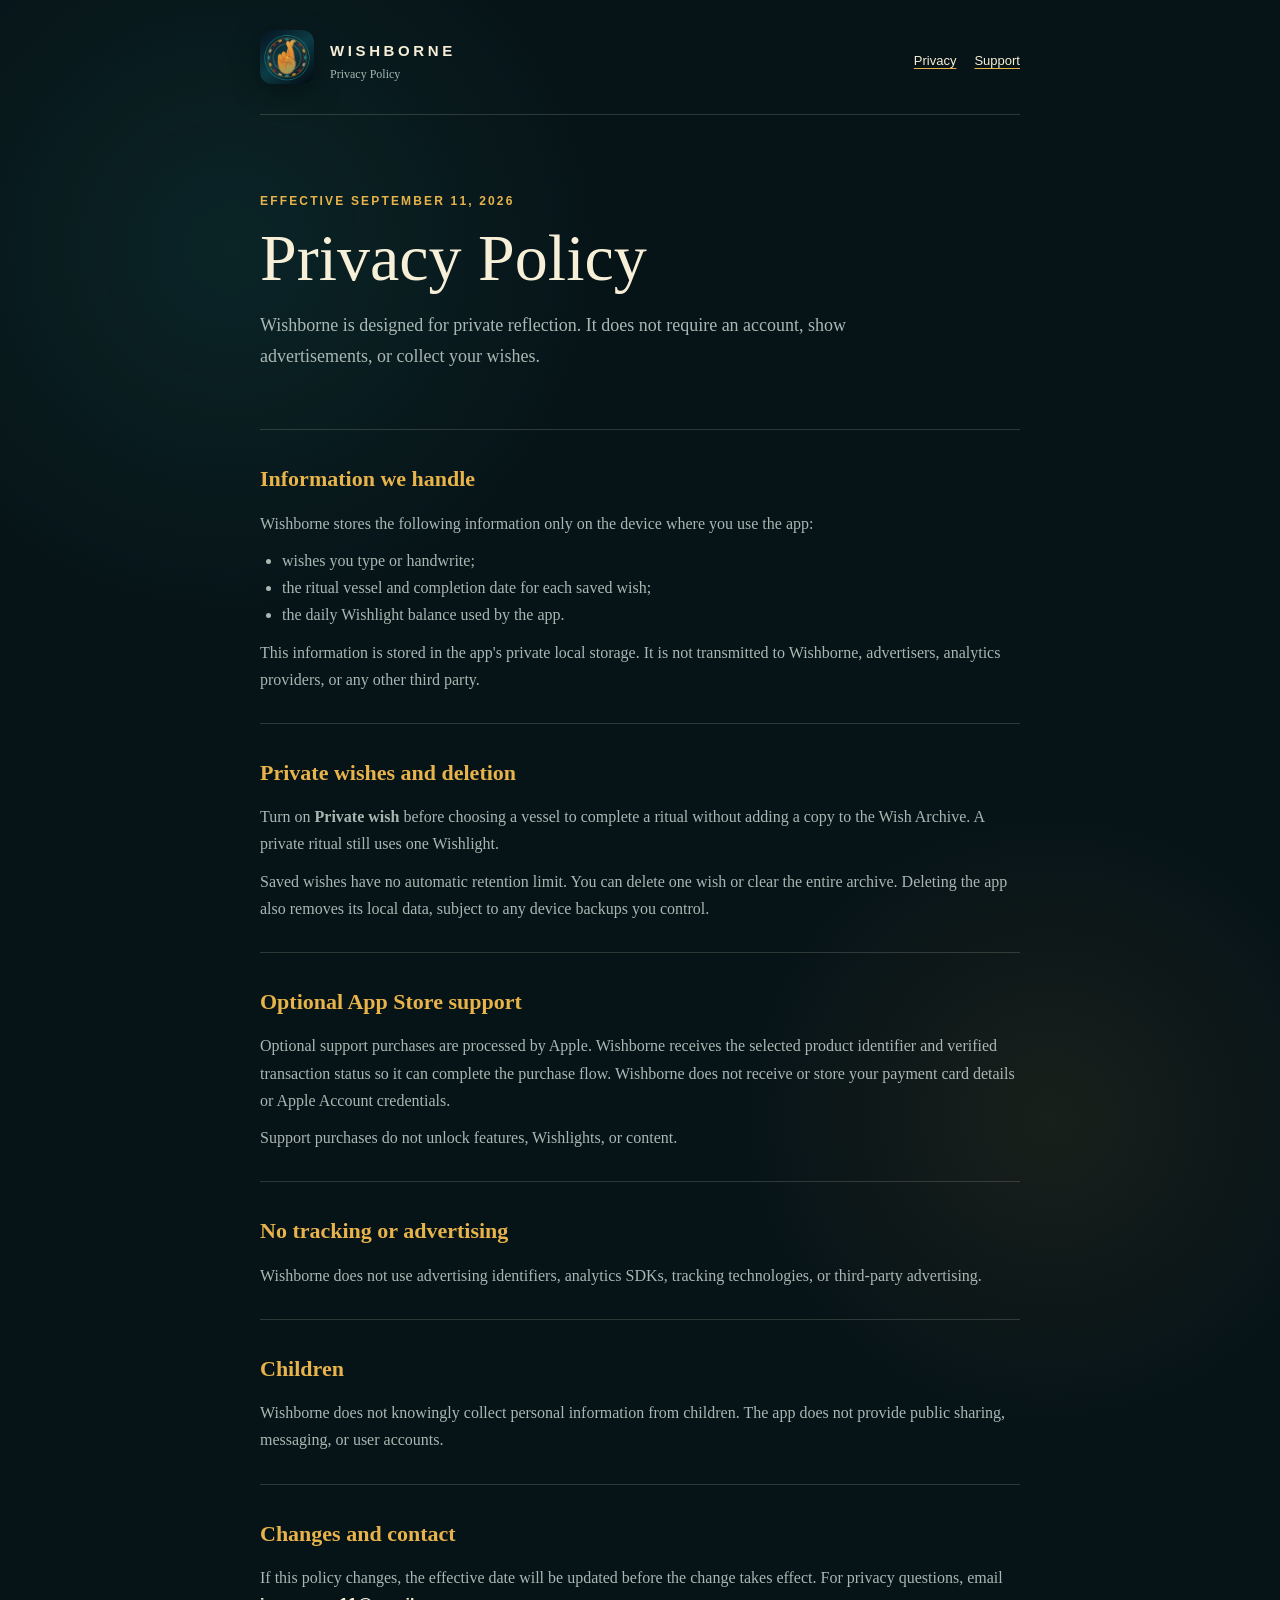
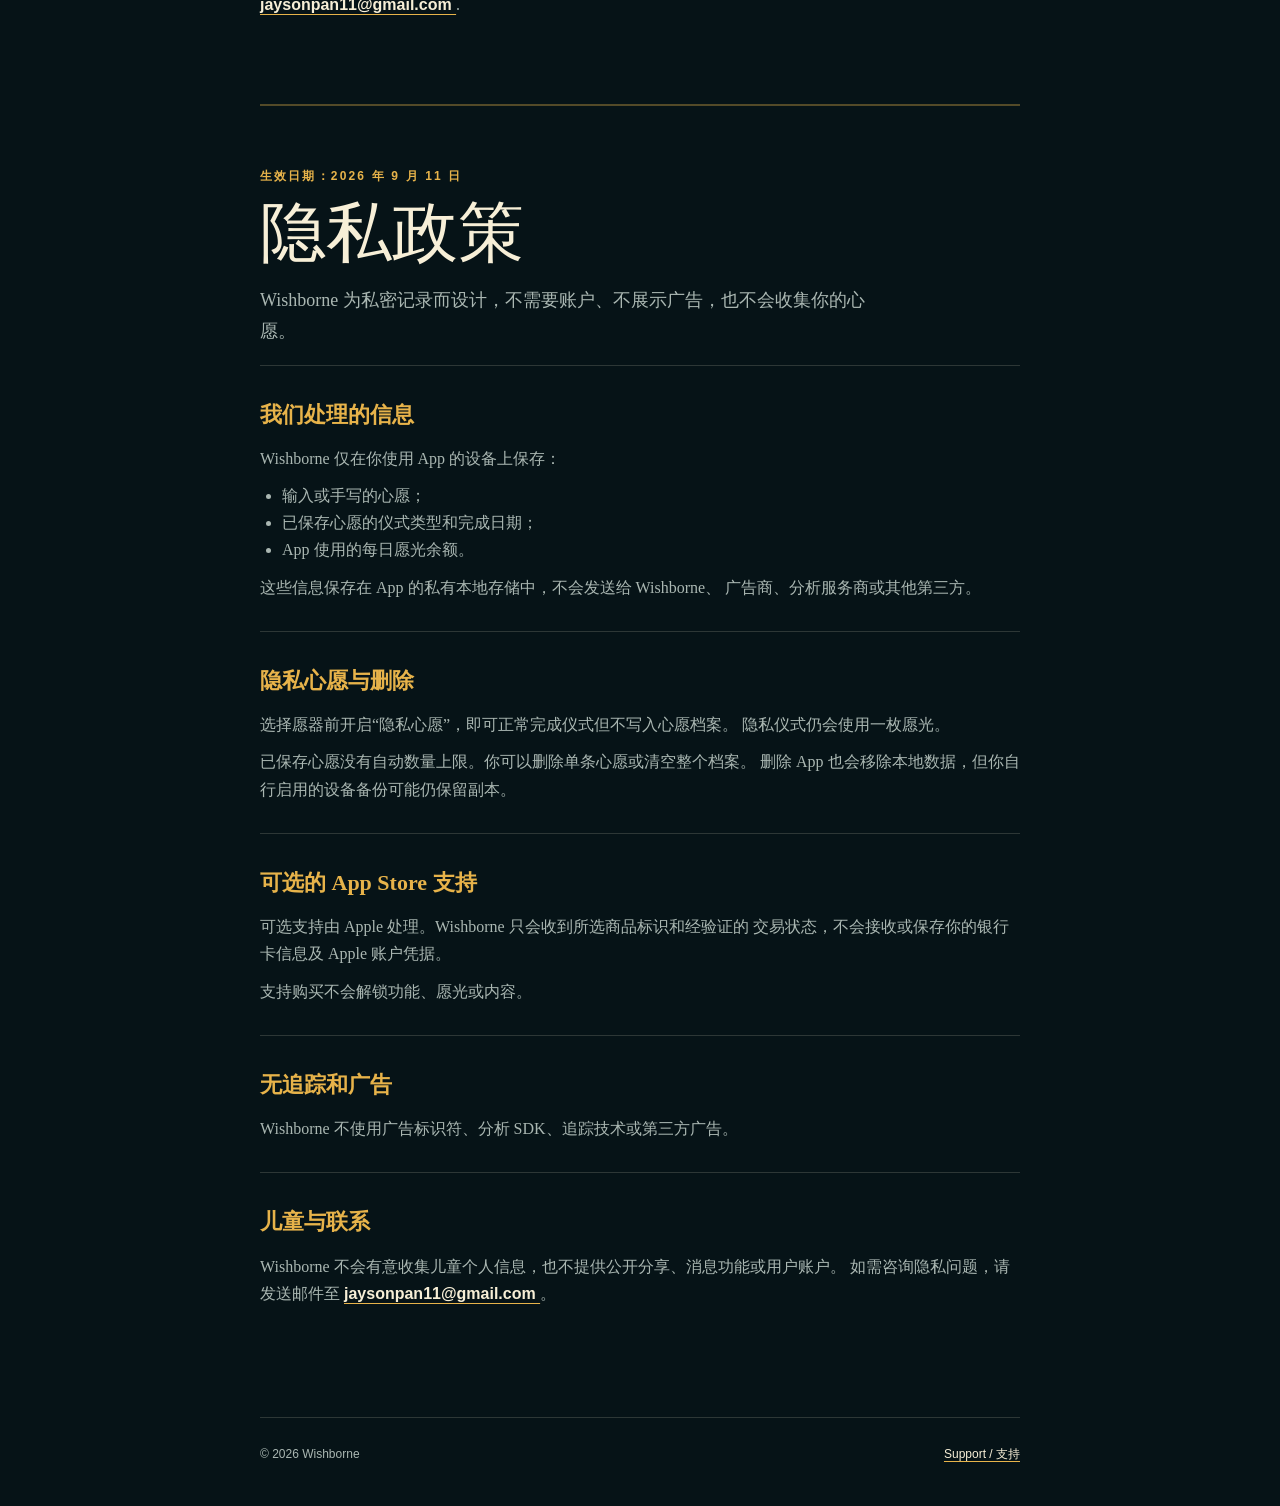
==== privacy/index.html @ eb4829e2 "docs: publish Wishborne privacy and support pages Co-authored-by: TRAE CLI <noreply@bytedance.com>" ====
<!doctype html>
<html lang="en">
<head>
  <meta charset="utf-8">
  <meta name="viewport" content="width=device-width, initial-scale=1">
  <meta name="description" content="Privacy policy for the Wishborne iOS app.">
  <title>Privacy Policy · Wishborne</title>
  <link rel="icon" href="../assets/wishborne-app-icon.png">
  <link rel="stylesheet" href="../styles.css">
</head>
<body>
  <header class="shell masthead">
    <a href="../" aria-label="Wishborne home">
      <img class="brand-icon" src="../assets/wishborne-app-icon.png" alt="Wishborne app icon">
    </a>
    <div class="brand">
      <strong>WISHBORNE</strong>
      <span>Privacy Policy</span>
    </div>
    <nav aria-label="Legal pages">
      <a href="../privacy/" aria-current="page">Privacy</a>
      <a href="../support/">Support</a>
    </nav>
  </header>

  <main class="shell">
    <p class="eyebrow">Effective September 11, 2026</p>
    <h1>Privacy Policy</h1>
    <p class="lede">
      Wishborne is designed for private reflection. It does not require an
      account, show advertisements, or collect your wishes.
    </p>

    <div class="content">
      <section class="section">
        <h2>Information we handle</h2>
        <p>Wishborne stores the following information only on the device where you use the app:</p>
        <ul>
          <li>wishes you type or handwrite;</li>
          <li>the ritual vessel and completion date for each saved wish;</li>
          <li>the daily Wishlight balance used by the app.</li>
        </ul>
        <p>
          This information is stored in the app's private local storage. It is
          not transmitted to Wishborne, advertisers, analytics providers, or
          any other third party.
        </p>
      </section>

      <section class="section">
        <h2>Private wishes and deletion</h2>
        <p>
          Turn on <strong>Private wish</strong> before choosing a vessel to
          complete a ritual without adding a copy to the Wish Archive. A
          private ritual still uses one Wishlight.
        </p>
        <p>
          Saved wishes have no automatic retention limit. You can delete one
          wish or clear the entire archive. Deleting the app also removes its
          local data, subject to any device backups you control.
        </p>
      </section>

      <section class="section">
        <h2>Optional App Store support</h2>
        <p>
          Optional support purchases are processed by Apple. Wishborne receives
          the selected product identifier and verified transaction status so it
          can complete the purchase flow. Wishborne does not receive or store
          your payment card details or Apple Account credentials.
        </p>
        <p>Support purchases do not unlock features, Wishlights, or content.</p>
      </section>

      <section class="section">
        <h2>No tracking or advertising</h2>
        <p>
          Wishborne does not use advertising identifiers, analytics SDKs,
          tracking technologies, or third-party advertising.
        </p>
      </section>

      <section class="section">
        <h2>Children</h2>
        <p>
          Wishborne does not knowingly collect personal information from
          children. The app does not provide public sharing, messaging, or user
          accounts.
        </p>
      </section>

      <section class="section">
        <h2>Changes and contact</h2>
        <p>
          If this policy changes, the effective date will be updated before the
          change takes effect. For privacy questions, email
          <a class="contact" href="mailto:jaysonpan11@gmail.com?subject=Wishborne%20Privacy">
            jaysonpan11@gmail.com
          </a>.
        </p>
      </section>

      <div class="locale" id="zh-Hans" lang="zh-Hans">
        <p class="eyebrow">生效日期：2026 年 9 月 11 日</p>
        <h1>隐私政策</h1>
        <p class="lede">
          Wishborne 为私密记录而设计，不需要账户、不展示广告，也不会收集你的心愿。
        </p>

        <section class="section">
          <h2>我们处理的信息</h2>
          <p>Wishborne 仅在你使用 App 的设备上保存：</p>
          <ul>
            <li>输入或手写的心愿；</li>
            <li>已保存心愿的仪式类型和完成日期；</li>
            <li>App 使用的每日愿光余额。</li>
          </ul>
          <p>
            这些信息保存在 App 的私有本地存储中，不会发送给 Wishborne、
            广告商、分析服务商或其他第三方。
          </p>
        </section>

        <section class="section">
          <h2>隐私心愿与删除</h2>
          <p>
            选择愿器前开启“隐私心愿”，即可正常完成仪式但不写入心愿档案。
            隐私仪式仍会使用一枚愿光。
          </p>
          <p>
            已保存心愿没有自动数量上限。你可以删除单条心愿或清空整个档案。
            删除 App 也会移除本地数据，但你自行启用的设备备份可能仍保留副本。
          </p>
        </section>

        <section class="section">
          <h2>可选的 App Store 支持</h2>
          <p>
            可选支持由 Apple 处理。Wishborne 只会收到所选商品标识和经验证的
            交易状态，不会接收或保存你的银行卡信息及 Apple 账户凭据。
          </p>
          <p>支持购买不会解锁功能、愿光或内容。</p>
        </section>

        <section class="section">
          <h2>无追踪和广告</h2>
          <p>Wishborne 不使用广告标识符、分析 SDK、追踪技术或第三方广告。</p>
        </section>

        <section class="section">
          <h2>儿童与联系</h2>
          <p>
            Wishborne 不会有意收集儿童个人信息，也不提供公开分享、消息功能或用户账户。
            如需咨询隐私问题，请发送邮件至
            <a class="contact" href="mailto:jaysonpan11@gmail.com?subject=Wishborne%20Privacy">
              jaysonpan11@gmail.com
            </a>。
          </p>
        </section>
      </div>
    </div>
  </main>

  <footer class="shell">
    <span>© 2026 Wishborne</span>
    <a href="../support/">Support / 支持</a>
  </footer>
</body>
</html>
---- styles.css ----
:root {
  color-scheme: dark;
  --night: #061317;
  --surface: #0b2025;
  --pearl: #f7efd7;
  --muted: #aab7b2;
  --gold: #e7b34a;
  --turquoise: #2fa69d;
  --coral: #d85a3f;
  --line: rgba(247, 239, 215, 0.16);
}

* {
  box-sizing: border-box;
}

html {
  background: var(--night);
  scroll-behavior: smooth;
}

body {
  margin: 0;
  min-height: 100vh;
  overflow-x: hidden;
  color: var(--pearl);
  background:
    radial-gradient(circle at 18% 8%, rgba(47, 166, 157, 0.12), transparent 24rem),
    radial-gradient(circle at 82% 36%, rgba(231, 179, 74, 0.08), transparent 20rem),
    var(--night);
  font-family: ui-serif, Georgia, "Times New Roman", serif;
  line-height: 1.7;
}

a {
  color: var(--pearl);
  text-decoration-color: var(--gold);
  text-underline-offset: 0.22em;
}

a:hover {
  color: var(--gold);
}

a:focus-visible {
  border-radius: 2px;
  outline: 3px solid var(--turquoise);
  outline-offset: 4px;
}

.shell {
  width: min(calc(100% - 40px), 760px);
  margin: 0 auto;
}

.masthead {
  display: flex;
  align-items: center;
  gap: 16px;
  padding: 30px 0 22px;
  border-bottom: 1px solid var(--line);
}

.brand-icon {
  width: 54px;
  height: 54px;
  border-radius: 12px;
  box-shadow: 0 8px 28px rgba(0, 0, 0, 0.34);
}

.brand {
  display: grid;
  gap: 1px;
  min-width: 0;
}

.brand strong {
  font-family: ui-sans-serif, -apple-system, BlinkMacSystemFont, "Segoe UI", sans-serif;
  font-size: 15px;
  letter-spacing: 0.24em;
}

.brand span {
  color: var(--muted);
  font-size: 12px;
}

.masthead nav {
  display: flex;
  gap: 18px;
  margin-left: auto;
  font-family: ui-sans-serif, -apple-system, BlinkMacSystemFont, "Segoe UI", sans-serif;
  font-size: 13px;
}

main {
  padding: 64px 0 80px;
}

.eyebrow {
  color: var(--gold);
  font-family: ui-sans-serif, -apple-system, BlinkMacSystemFont, "Segoe UI", sans-serif;
  font-size: 12px;
  font-weight: 700;
  letter-spacing: 0.18em;
  text-transform: uppercase;
}

h1 {
  max-width: 650px;
  margin: 10px 0 18px;
  font-size: clamp(36px, 8vw, 66px);
  font-weight: 500;
  line-height: 1.04;
}

.lede {
  max-width: 610px;
  color: var(--muted);
  font-size: 18px;
}

.actions {
  display: flex;
  flex-wrap: wrap;
  gap: 12px;
  margin-top: 30px;
}

.action {
  display: inline-flex;
  align-items: center;
  min-height: 44px;
  padding: 8px 16px;
  border: 1px solid var(--line);
  border-radius: 6px;
  background: rgba(11, 32, 37, 0.76);
  font-family: ui-sans-serif, -apple-system, BlinkMacSystemFont, "Segoe UI", sans-serif;
  font-size: 14px;
  font-weight: 650;
  text-decoration: none;
}

.action.primary {
  color: var(--night);
  background: var(--gold);
  border-color: var(--gold);
}

.content {
  margin-top: 58px;
}

.section {
  padding: 30px 0;
  border-top: 1px solid var(--line);
}

.section h2 {
  margin: 0 0 12px;
  color: var(--gold);
  font-size: 22px;
  font-weight: 600;
}

.section h3 {
  margin: 24px 0 8px;
  font-size: 17px;
}

.section p,
.section li {
  color: var(--muted);
  overflow-wrap: anywhere;
}

.section p {
  margin: 10px 0 0;
}

.section ul {
  margin: 10px 0 0;
  padding-left: 22px;
}

.locale {
  margin-top: 56px;
  padding-top: 48px;
  border-top: 2px solid rgba(231, 179, 74, 0.34);
}

.contact {
  color: var(--pearl);
  font-family: ui-sans-serif, -apple-system, BlinkMacSystemFont, "Segoe UI", sans-serif;
  font-weight: 650;
}

footer {
  display: flex;
  justify-content: space-between;
  gap: 20px;
  padding: 26px 0 42px;
  border-top: 1px solid var(--line);
  color: var(--muted);
  font-family: ui-sans-serif, -apple-system, BlinkMacSystemFont, "Segoe UI", sans-serif;
  font-size: 12px;
}

@media (max-width: 560px) {
  .shell {
    width: calc(100% - 28px);
  }

  .masthead {
    flex-wrap: wrap;
  }

  .masthead nav {
    width: 100%;
    margin-left: 70px;
    gap: 18px;
  }

  main {
    padding-top: 44px;
  }

  footer {
    flex-direction: column;
  }
}

@media (prefers-reduced-motion: reduce) {
  html {
    scroll-behavior: auto;
  }
}
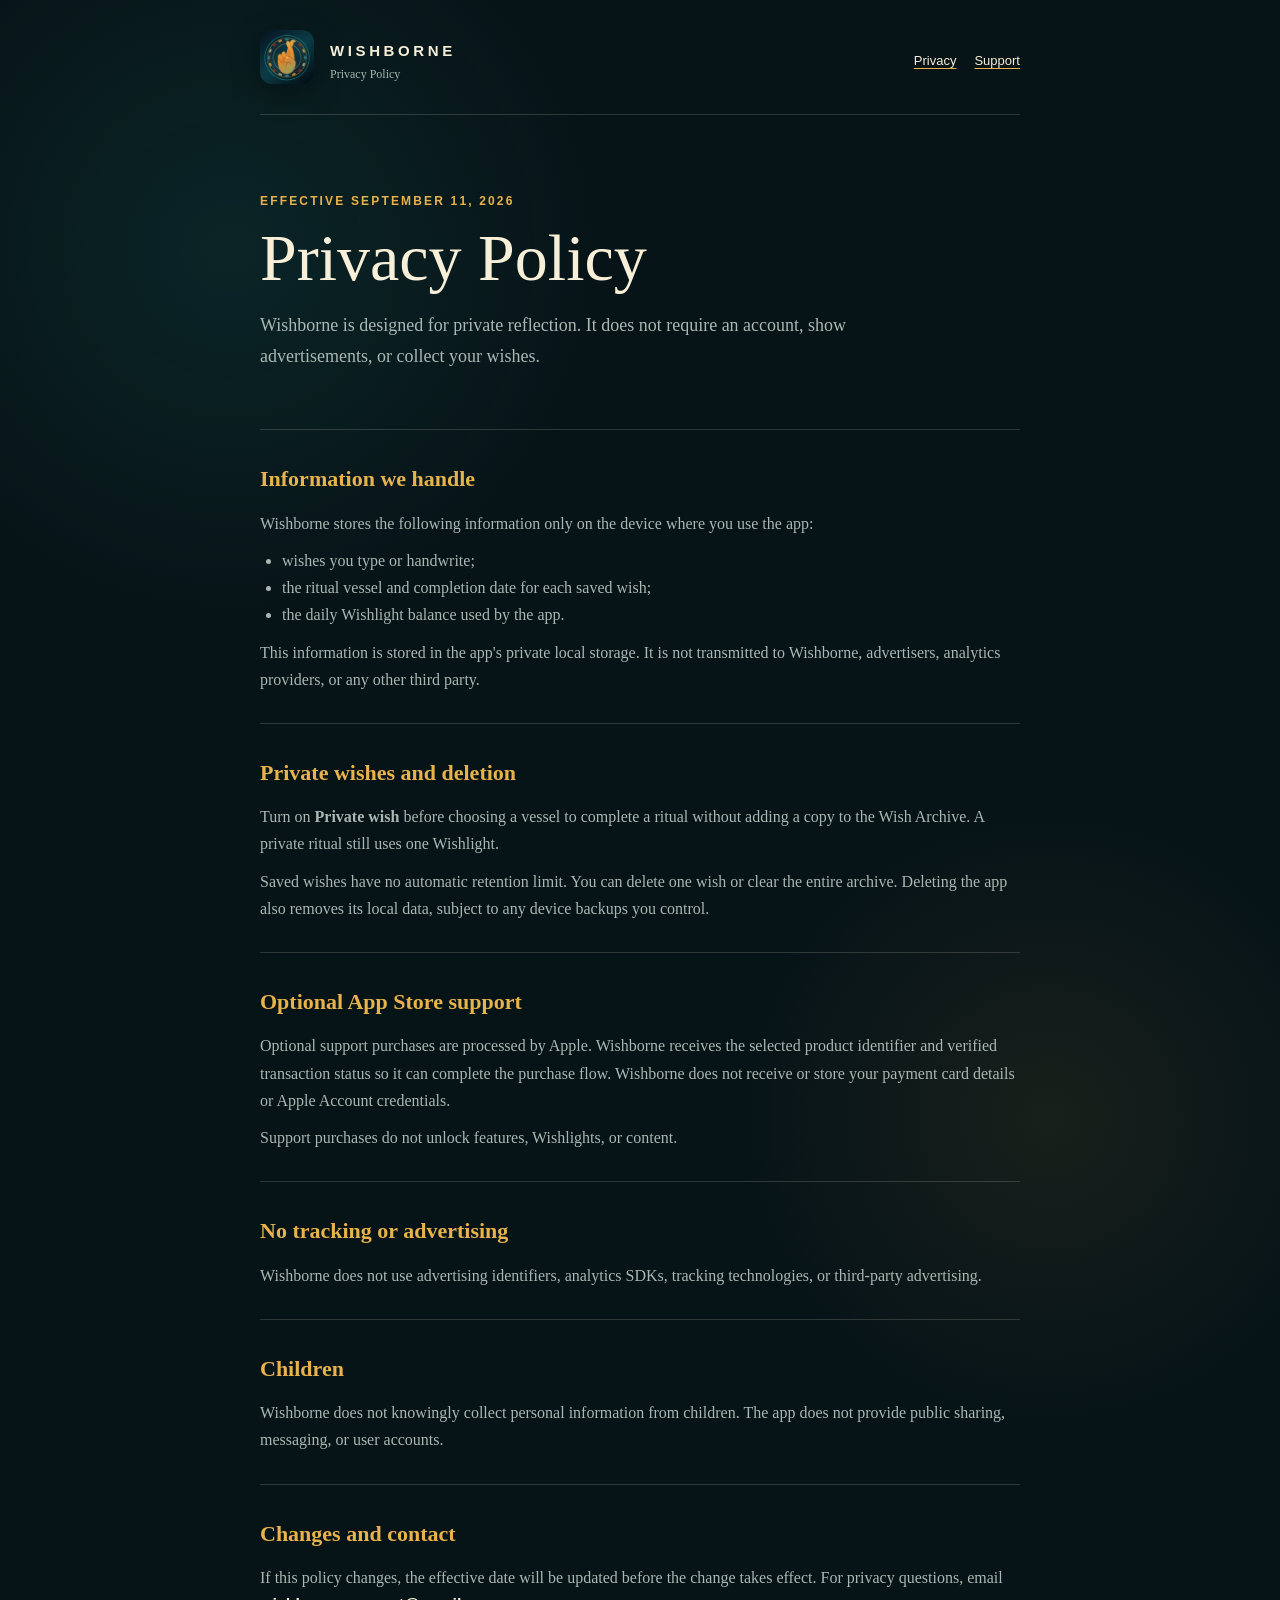
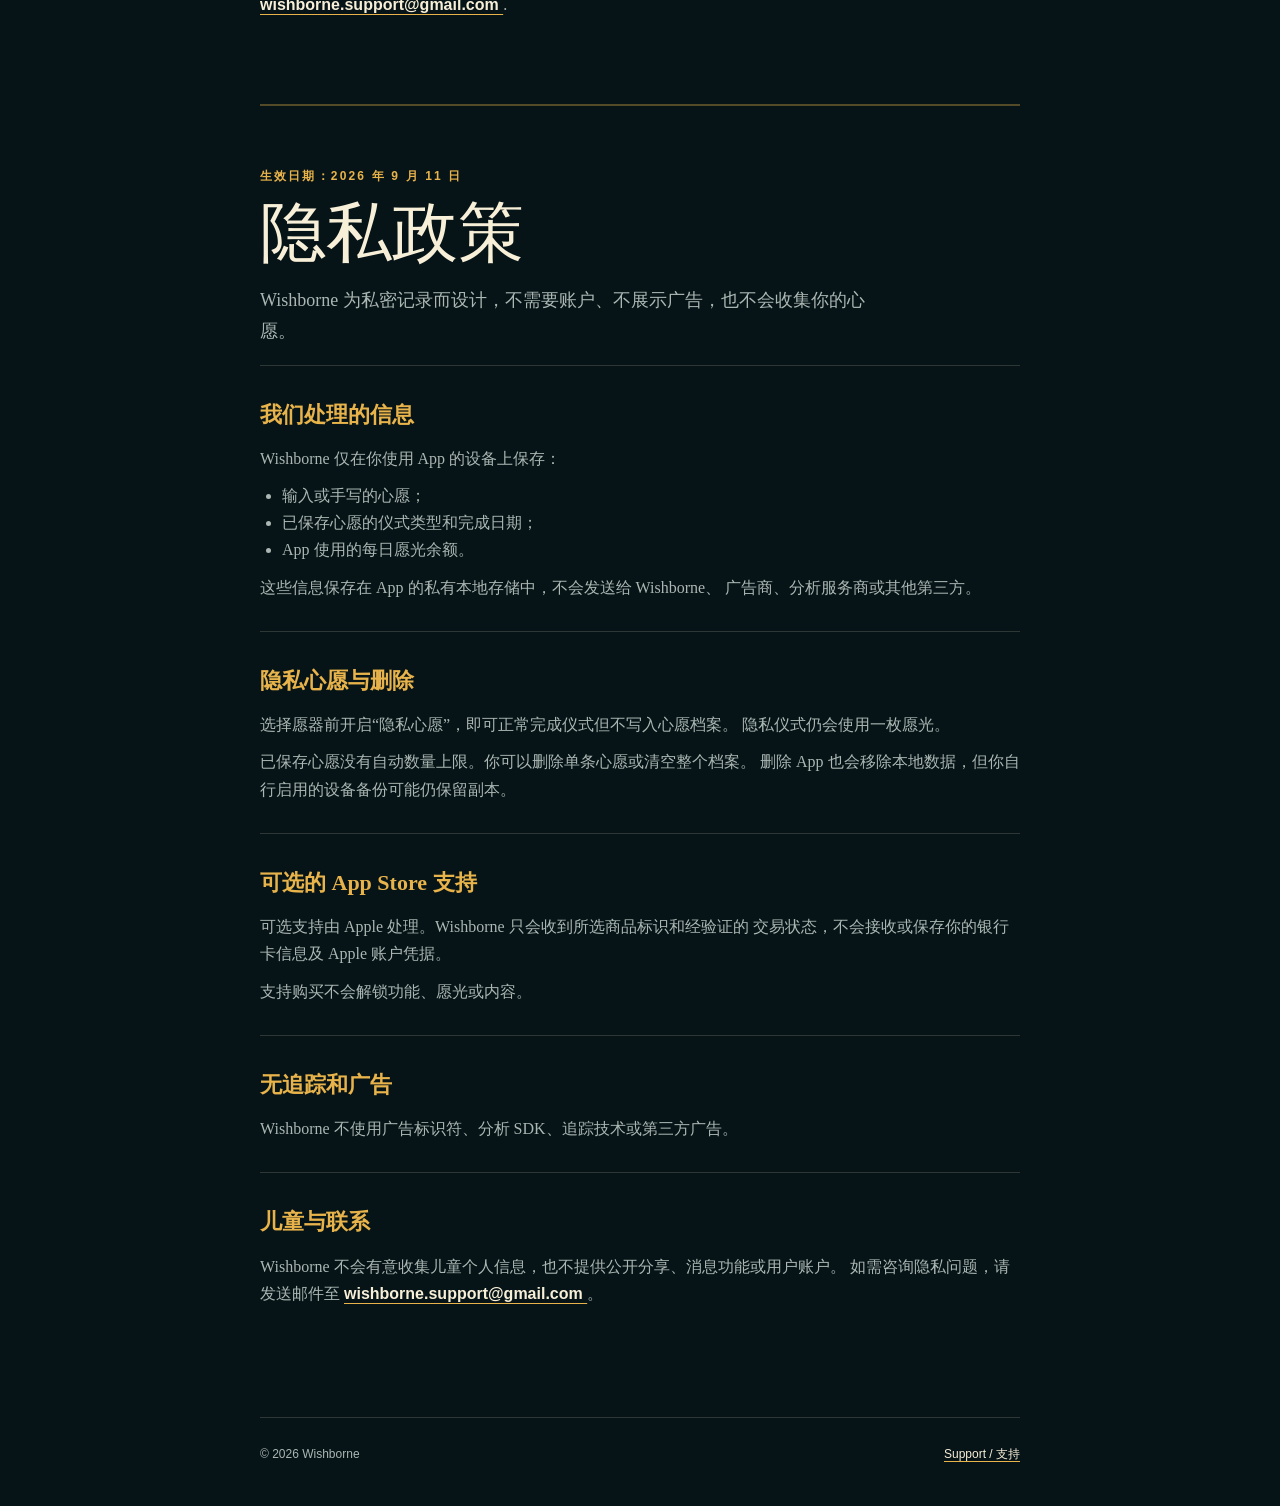
==== commit 56e2d637: "docs: update Wishborne support email Co-authored-by: TRAE CLI <noreply@bytedance.com>" ====
--- a/privacy/index.html
+++ b/privacy/index.html
@@ -94,8 +94,8 @@
         <p>
           If this policy changes, the effective date will be updated before the
           change takes effect. For privacy questions, email
-          <a class="contact" href="mailto:jaysonpan11@gmail.com?subject=Wishborne%20Privacy">
-            jaysonpan11@gmail.com
+          <a class="contact" href="mailto:wishborne.support@gmail.com?subject=Wishborne%20Privacy">
+            wishborne.support@gmail.com
           </a>.
         </p>
       </section>
@@ -152,8 +152,8 @@
           <p>
             Wishborne 不会有意收集儿童个人信息，也不提供公开分享、消息功能或用户账户。
             如需咨询隐私问题，请发送邮件至
-            <a class="contact" href="mailto:jaysonpan11@gmail.com?subject=Wishborne%20Privacy">
-              jaysonpan11@gmail.com
+            <a class="contact" href="mailto:wishborne.support@gmail.com?subject=Wishborne%20Privacy">
+              wishborne.support@gmail.com
             </a>。
           </p>
         </section>
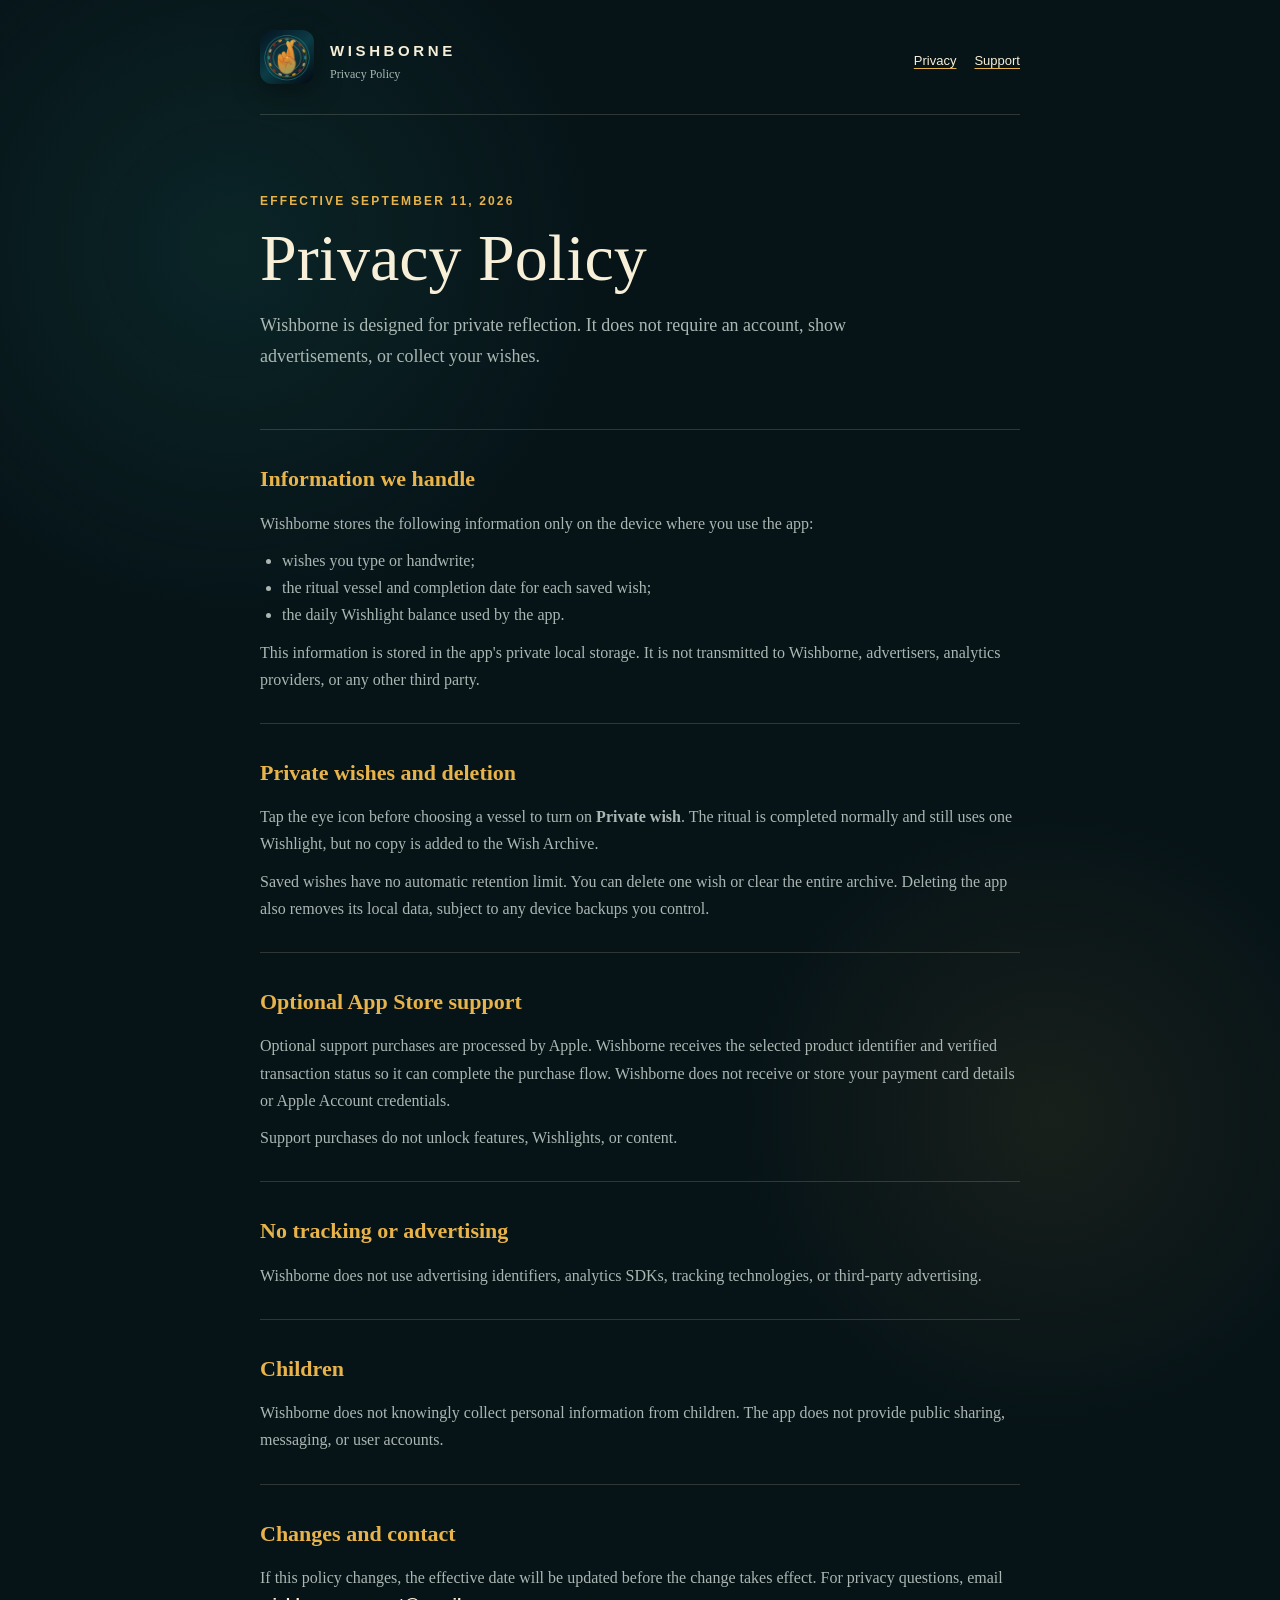
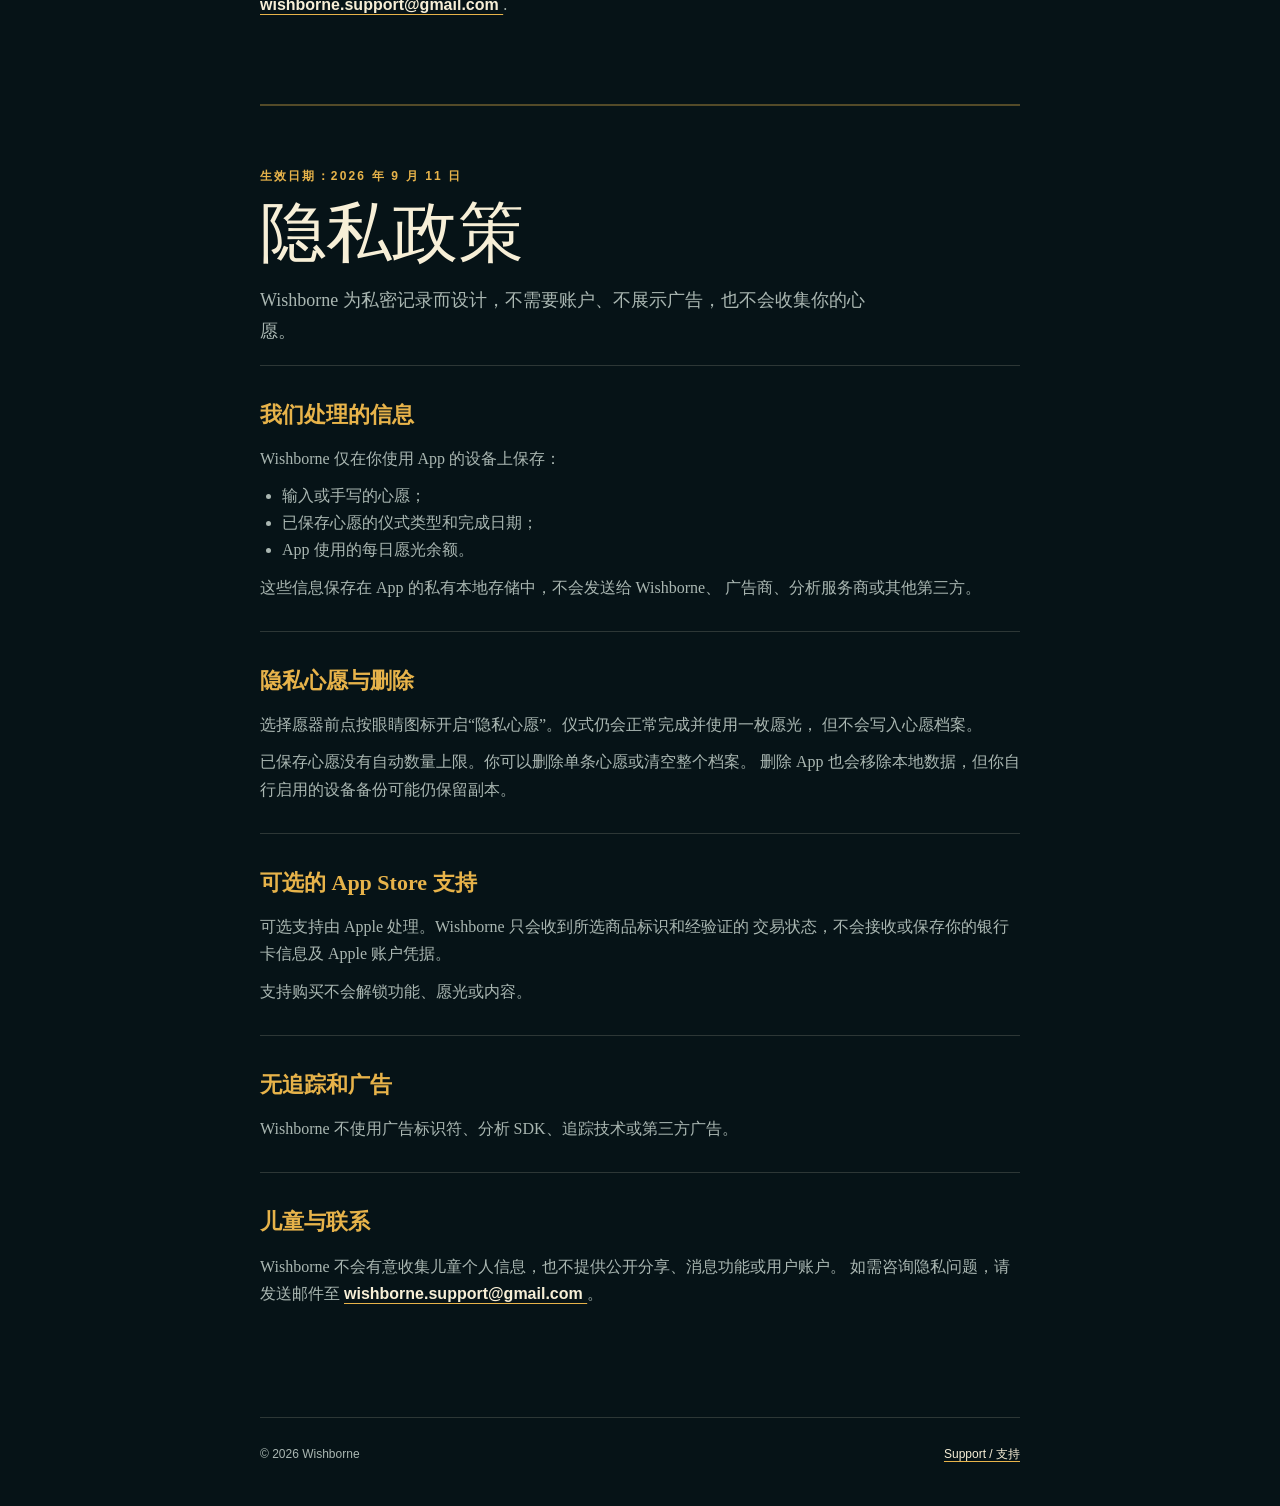
==== commit dc7a5049: "docs: align private wish instructions Co-authored-by: TRAE CLI <noreply@bytedance.com>" ====
--- a/privacy/index.html
+++ b/privacy/index.html
@@ -50,9 +50,9 @@
       <section class="section">
         <h2>Private wishes and deletion</h2>
         <p>
-          Turn on <strong>Private wish</strong> before choosing a vessel to
-          complete a ritual without adding a copy to the Wish Archive. A
-          private ritual still uses one Wishlight.
+          Tap the eye icon before choosing a vessel to turn on
+          <strong>Private wish</strong>. The ritual is completed normally and
+          still uses one Wishlight, but no copy is added to the Wish Archive.
         </p>
         <p>
           Saved wishes have no automatic retention limit. You can delete one
@@ -124,8 +124,8 @@
         <section class="section">
           <h2>隐私心愿与删除</h2>
           <p>
-            选择愿器前开启“隐私心愿”，即可正常完成仪式但不写入心愿档案。
-            隐私仪式仍会使用一枚愿光。
+            选择愿器前点按眼睛图标开启“隐私心愿”。仪式仍会正常完成并使用一枚愿光，
+            但不会写入心愿档案。
           </p>
           <p>
             已保存心愿没有自动数量上限。你可以删除单条心愿或清空整个档案。
